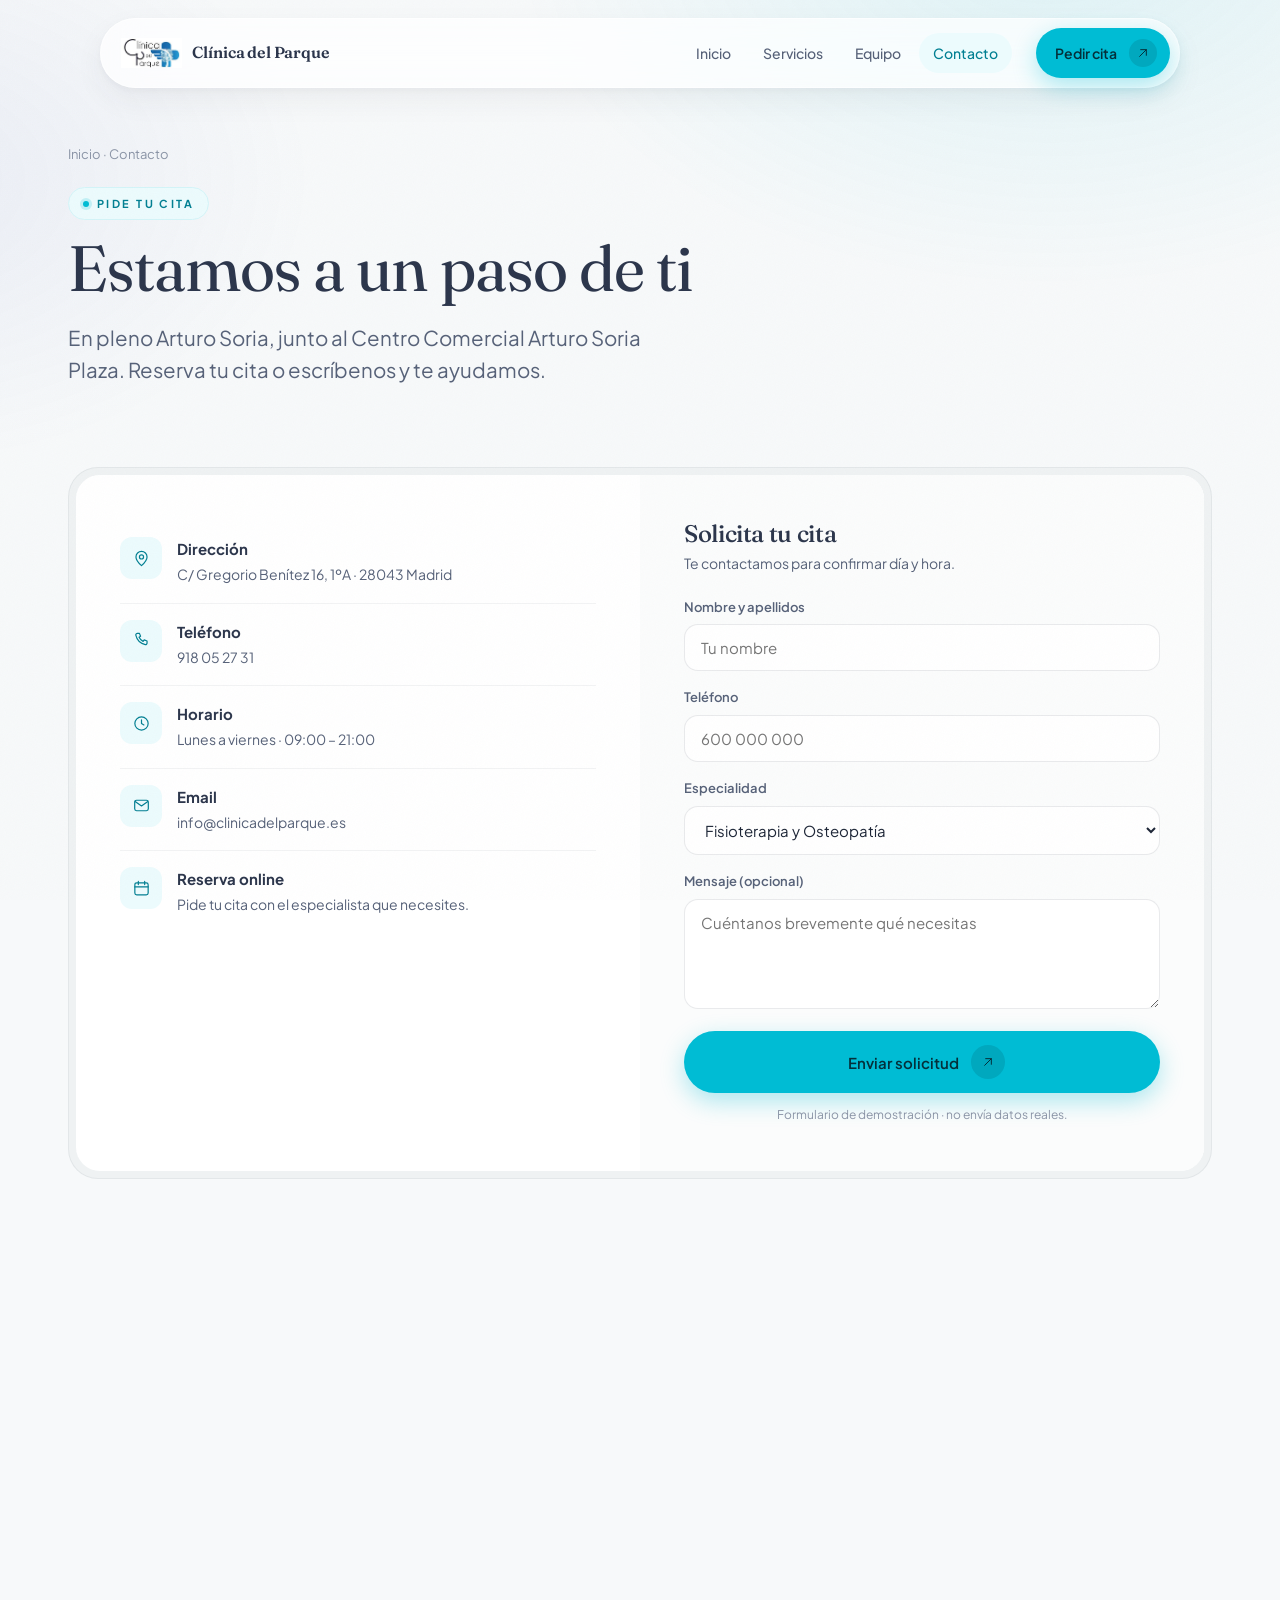
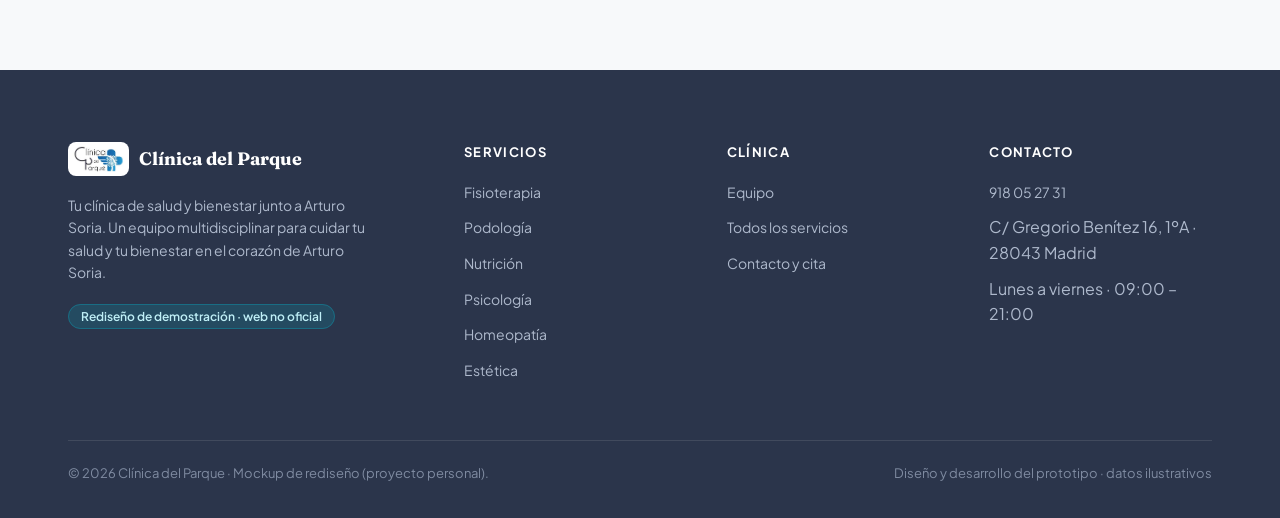
==== web/contacto.html @ a7dc6912 "Web pública remodelada (multipágina) + landing raíz Hero de partículas interactivo, aura de cursor g" ====
<!DOCTYPE html>
<html lang="es">
<head>
<meta charset="UTF-8">
<meta name="viewport" content="width=device-width, initial-scale=1">
<title>Contacto y cita · Clínica del Parque</title>
<meta name="description" content="Pide tu cita en Clínica del Parque. C/ Gregorio Benítez 16, 1ºA · 28043 Madrid. Teléfono 918 05 27 31.">
<link rel="preconnect" href="https://fonts.googleapis.com">
<link rel="preconnect" href="https://fonts.gstatic.com" crossorigin>
<link href="https://fonts.googleapis.com/css2?family=Fraunces:ital,opsz,wght@0,9..144,400;0,9..144,500;1,9..144,400&family=Plus+Jakarta+Sans:wght@400;500;600;700&display=swap" rel="stylesheet">
<link rel="stylesheet" href="styles.css">
</head>
<body>

<div class="nav-wrap">
  <nav class="nav">
    <a class="nav-logo" href="index.html"><img src="assets/logo.jpg" alt="Clínica del Parque"><b>Clínica del Parque</b></a>
    <div class="nav-links"><a href="index.html" class="">Inicio</a><a href="servicios.html" class="">Servicios</a><a href="equipo.html" class="">Equipo</a><a href="contacto.html" class="active">Contacto</a></div>
    <div class="nav-cta"><a class="btn btn-primary" href="contacto.html">Pedir cita <span class="ic"><svg viewBox="0 0 24 24" fill="none" stroke="currentColor" stroke-width="1.5" stroke-linecap="round" stroke-linejoin="round"><path d="M7 17 17 7M8.5 7H17v8.5"/></svg></span></a></div>
    <button class="hamb" aria-label="Menú"><span></span><span></span></button>
  </nav>
</div>
<div class="menu-overlay"><a href="index.html">Inicio</a><a href="servicios.html">Servicios</a><a href="equipo.html">Equipo</a><a href="contacto.html">Contacto</a><a href="contacto.html">Pedir cita</a>
  <div class="mo-foot">918 05 27 31 · Gregorio Benítez 16 · Arturo Soria, Madrid</div>
</div>
<main>

<section class="page-hero"><div class="container">
  <div class="breadcrumb"><a href="index.html">Inicio</a> · Contacto</div>
  <span class="eyebrow reveal in"><span class="dot"></span>Pide tu cita</span>
  <h1 class="reveal in">Estamos a un paso de ti</h1>
  <p class="lead reveal in d1">En pleno Arturo Soria, junto al Centro Comercial Arturo Soria Plaza. Reserva tu cita o escríbenos y te ayudamos.</p>
</div></section>
<section class="section" style="padding-top:20px"><div class="container">
  <div class="bezel reveal"><div class="core contact-card">
    <div class="contact-info">
      <div class="ci"><div class="cic"><svg viewBox="0 0 24 24" fill="none" stroke="currentColor" stroke-width="1.5" stroke-linecap="round" stroke-linejoin="round"><path d="M12 21s7-6.3 7-11a7 7 0 1 0-14 0c0 4.7 7 11 7 11Z"/><circle cx="12" cy="10" r="2.6"/></svg></div><div><b>Dirección</b><span>C/ Gregorio Benítez 16, 1ºA · 28043 Madrid</span></div></div>
      <div class="ci"><div class="cic"><svg viewBox="0 0 24 24" fill="none" stroke="currentColor" stroke-width="1.5" stroke-linecap="round" stroke-linejoin="round"><path d="M6.8 3h2.6l1.4 3.6-1.9 1.4a11.5 11.5 0 0 0 5.1 5.1l1.4-1.9L19 12.6v2.6a2 2 0 0 1-2.2 2A16 16 0 0 1 4.8 5.2 2 2 0 0 1 6.8 3Z"/></svg></div><div><b>Teléfono</b><span><a href="tel:+34918052731">918 05 27 31</a></span></div></div>
      <div class="ci"><div class="cic"><svg viewBox="0 0 24 24" fill="none" stroke="currentColor" stroke-width="1.5" stroke-linecap="round" stroke-linejoin="round"><circle cx="12" cy="12" r="8.4"/><path d="M12 7.5V12l3 1.8"/></svg></div><div><b>Horario</b><span>Lunes a viernes · 09:00 – 21:00</span></div></div>
      <div class="ci"><div class="cic"><svg viewBox="0 0 24 24" fill="none" stroke="currentColor" stroke-width="1.5" stroke-linecap="round" stroke-linejoin="round"><rect x="3.4" y="5.4" width="17.2" height="13.2" rx="2.4"/><path d="m4 7 8 5.6L20 7"/></svg></div><div><b>Email</b><span>info@clinicadelparque.es</span></div></div>
      <div class="ci"><div class="cic"><svg viewBox="0 0 24 24" fill="none" stroke="currentColor" stroke-width="1.5" stroke-linecap="round" stroke-linejoin="round"><rect x="3.6" y="5" width="16.8" height="15" rx="2.4"/><path d="M8 3v4M16 3v4M3.6 10h16.8"/></svg></div><div><b>Reserva online</b><span>Pide tu cita con el especialista que necesites.</span></div></div>
    </div>
    <div class="contact-form">
      <h3 style="font-size:1.5rem;margin-bottom:6px">Solicita tu cita</h3>
      <p style="color:var(--ink-2);font-size:14px;margin-bottom:22px">Te contactamos para confirmar día y hora.</p>
      <form data-demo>
        <div class="field"><label>Nombre y apellidos</label><input required placeholder="Tu nombre"></div>
        <div class="field"><label>Teléfono</label><input required placeholder="600 000 000"></div>
        <div class="field"><label>Especialidad</label><select><option>Fisioterapia y Osteopatía</option><option>Podología y Biomecánica</option><option>Nutrición y Dietética</option><option>Psicología</option><option>Homeopatía y Medicina</option><option>Medicina y Clínica Estética</option></select></div>
        <div class="field"><label>Mensaje (opcional)</label><textarea placeholder="Cuéntanos brevemente qué necesitas"></textarea></div>
        <button type="submit" class="btn btn-primary" style="width:100%;justify-content:center"><span class="lbl">Enviar solicitud</span> <span class="ic"><svg viewBox="0 0 24 24" fill="none" stroke="currentColor" stroke-width="1.5" stroke-linecap="round" stroke-linejoin="round"><path d="M7 17 17 7M8.5 7H17v8.5"/></svg></span></button>
        <p style="color:var(--ink-3);font-size:12px;margin-top:12px;text-align:center">Formulario de demostración · no envía datos reales.</p>
      </form>
    </div>
  </div></div>
  <div style="margin-top:24px" class="reveal">
    <iframe class="map-embed" loading="lazy" referrerpolicy="no-referrer-when-downgrade"
      src="https://www.google.com/maps?q=Calle%20Gregorio%20Ben%C3%ADtez%2016%2C%20Madrid&output=embed"></iframe>
  </div>
</div></section>

</main>

<footer class="site">
  <div class="container">
    <div class="f-grid">
      <div>
        <div class="fl-logo"><img src="assets/logo.jpg" alt="" style="height:34px;background:#fff;border-radius:8px;padding:4px"><b>Clínica del Parque</b></div>
        <p>Tu clínica de salud y bienestar junto a Arturo Soria. Un equipo multidisciplinar para cuidar tu salud y tu bienestar en el corazón de Arturo Soria.</p>
        <div style="margin-top:18px"><span class="demo-badge">Rediseño de demostración · web no oficial</span></div>
      </div>
      <div><h4>Servicios</h4><ul><li><a href="fisioterapia.html">Fisioterapia</a></li><li><a href="podologia.html">Podología</a></li><li><a href="nutricion.html">Nutrición</a></li><li><a href="psicologia.html">Psicología</a></li><li><a href="homeopatia.html">Homeopatía</a></li><li><a href="estetica.html">Estética</a></li></ul></div>
      <div><h4>Clínica</h4><ul>
        <li><a href="equipo.html">Equipo</a></li>
        <li><a href="servicios.html">Todos los servicios</a></li>
        <li><a href="contacto.html">Contacto y cita</a></li>
      </ul></div>
      <div><h4>Contacto</h4><ul>
        <li><a href="tel:+34918052731">918 05 27 31</a></li>
        <li>C/ Gregorio Benítez 16, 1ºA · 28043 Madrid</li>
        <li>Lunes a viernes · 09:00 – 21:00</li>
      </ul></div>
    </div>
    <div class="f-bottom">
      <span>© <span data-year>2026</span> Clínica del Parque · Mockup de rediseño (proyecto personal).</span>
      <span>Diseño y desarrollo del prototipo · datos ilustrativos</span>
    </div>
  </div>
</footer>
<script src="main.js"></script>
</body>
</html>
---- web/styles.css ----
/* =========================================================================
   Clínica del Parque · Web pública (mockup personal)
   Estética "Soft Structuralism" premium · branding real cian #00BCD4 + navy #2B354B
   Display: Fraunces · UI: Plus Jakarta Sans
   ========================================================================= */

:root {
  --brand:      #00BCD4;
  --brand-600:  #00a3ba;
  --brand-700:  #017f92;
  --brand-050:  #ecfbfd;
  --brand-100:  #d3f4f8;
  --navy:       #2B354B;
  --navy-800:   #222a3d;
  --navy-900:   #1a2030;
  --indigo:     #3F51B5;
  --sage:       #7fb6a6;

  --bg:         #f7f9fa;
  --bg-warm:    #fbfcfc;
  --ink:        #1c2536;
  --ink-2:      #566178;
  --ink-3:      #8a94a6;
  --line:       rgba(43,53,75,.10);
  --line-2:     rgba(43,53,75,.06);
  --white:      #ffffff;

  --shadow-soft: 0 2px 6px rgba(43,53,75,.04), 0 12px 30px rgba(43,53,75,.06);
  --shadow-lift: 0 8px 20px rgba(43,53,75,.08), 0 30px 60px rgba(43,53,75,.10);
  --shadow-cta:  0 8px 24px rgba(0,188,212,.32);

  --ease: cubic-bezier(.32,.72,0,1);
  --maxw: 1200px;
  --nav-h: 74px;

  --font-display: 'Fraunces', Georgia, serif;
  --font-ui: 'Plus Jakarta Sans', system-ui, sans-serif;
}

* { box-sizing: border-box; margin: 0; padding: 0; }
html { scroll-behavior: smooth; -webkit-text-size-adjust: 100%; }
body {
  font-family: var(--font-ui);
  color: var(--ink);
  background: var(--bg);
  font-size: 16px; line-height: 1.6;
  -webkit-font-smoothing: antialiased;
  overflow-x: hidden;
  cursor: default;
}
img { max-width: 100%; display: block; }
a { color: inherit; text-decoration: none; }
::selection { background: var(--brand-100); color: var(--navy); }

h1, h2, h3 { font-family: var(--font-display); font-weight: 500; line-height: 1.05; letter-spacing: -.015em; color: var(--navy); font-optical-sizing: auto; }
.serif-italic { font-style: italic; font-weight: 400; }

/* ambient background mesh */
body::before {
  content: ""; position: fixed; inset: 0; z-index: -2; pointer-events: none;
  background:
    radial-gradient(900px 600px at 82% -8%, rgba(0,188,212,.10), transparent 60%),
    radial-gradient(760px 520px at -8% 20%, rgba(63,81,181,.07), transparent 55%),
    radial-gradient(700px 700px at 60% 108%, rgba(127,182,166,.09), transparent 60%);
}
/* grain */
body::after {
  content: ""; position: fixed; inset: 0; z-index: 60; pointer-events: none; opacity: .028;
  background-image: url("data:image/svg+xml,%3Csvg xmlns='http://www.w3.org/2000/svg' width='120' height='120'%3E%3Cfilter id='n'%3E%3CfeTurbulence type='fractalNoise' baseFrequency='.9' numOctaves='3'/%3E%3C/filter%3E%3Crect width='100%25' height='100%25' filter='url(%23n)'/%3E%3C/svg%3E");
}

/* ===== cursor aura (global) ===== */
.aura {
  position: fixed; top: 0; left: 0; width: 520px; height: 520px; margin: -260px 0 0 -260px;
  border-radius: 50%; z-index: 40; pointer-events: none; will-change: transform;
  background: radial-gradient(circle, rgba(0,188,212,.20) 0%, rgba(0,188,212,.10) 34%, rgba(63,81,181,.05) 55%, transparent 72%);
  mix-blend-mode: multiply; filter: blur(6px); opacity: 0; transition: opacity .5s var(--ease);
}
.aura.on { opacity: 1; }
@media (hover: none) { .aura { display: none; } }

.container { width: 100%; max-width: var(--maxw); margin: 0 auto; padding: 0 28px; }
.section { padding: clamp(72px, 11vw, 148px) 0; position: relative; }

/* eyebrow */
.eyebrow {
  display: inline-flex; align-items: center; gap: 8px;
  font-size: 11px; font-weight: 700; text-transform: uppercase; letter-spacing: .22em;
  color: var(--brand-700); background: var(--brand-050);
  border: 1px solid var(--brand-100); padding: 7px 14px; border-radius: 999px;
}
.eyebrow .dot { width: 6px; height: 6px; border-radius: 50%; background: var(--brand); box-shadow: 0 0 0 3px rgba(0,188,212,.18); }
.eyebrow.light { color: #bfeff6; background: rgba(255,255,255,.08); border-color: rgba(255,255,255,.16); }

h1.display { font-size: clamp(2.6rem, 6.4vw, 5rem); font-weight: 400; }
h2.title { font-size: clamp(2rem, 4.4vw, 3.35rem); font-weight: 400; }
.lead { font-size: clamp(1.05rem, 1.6vw, 1.3rem); color: var(--ink-2); font-weight: 400; }
.kicker { color: var(--brand-700); font-weight: 600; }

/* ===== buttons ===== */
.btn {
  display: inline-flex; align-items: center; gap: 12px; font-family: var(--font-ui);
  font-size: 15px; font-weight: 600; padding: 13px 15px 13px 24px; border-radius: 999px;
  border: 1px solid transparent; transition: transform .5s var(--ease), box-shadow .5s var(--ease), background .3s var(--ease); cursor: pointer;
}
.btn .ic { width: 34px; height: 34px; border-radius: 50%; display: grid; place-items: center; transition: transform .5s var(--ease); }
.btn .ic svg { width: 16px; height: 16px; }
.btn:active { transform: scale(.975); }
.btn-primary { background: var(--brand); color: #04303a; box-shadow: var(--shadow-cta); }
.btn-primary .ic { background: rgba(4,48,58,.14); }
.btn-primary:hover { background: var(--brand-600); box-shadow: 0 12px 30px rgba(0,188,212,.4); }
.btn-primary:hover .ic { transform: translate(3px,-2px); }
.btn-ghost { background: var(--white); color: var(--navy); border-color: var(--line); box-shadow: var(--shadow-soft); padding-left: 24px; }
.btn-ghost .ic { background: var(--brand-050); color: var(--brand-700); }
.btn-ghost:hover { box-shadow: var(--shadow-lift); transform: translateY(-2px); }
.btn-ghost:hover .ic { transform: translate(3px,-2px); }
.btn-dark { background: var(--navy); color: #fff; }
.btn-dark .ic { background: rgba(255,255,255,.14); }
.btn-dark:hover { background: var(--navy-800); }
.btn-dark:hover .ic { transform: translate(3px,-2px); }
.btn.plain { padding: 0; gap: 9px; color: var(--brand-700); font-weight: 600; box-shadow: none; background: none; }
.btn.plain .ic { width: 26px; height: 26px; background: var(--brand-050); }
.btn.plain:hover .ic { transform: translateX(3px); }

/* ===== floating glass nav ===== */
.nav-wrap { position: fixed; top: 0; left: 0; right: 0; z-index: 80; display: flex; justify-content: center; padding: 18px 20px; transition: padding .4s var(--ease); }
.nav-wrap.scrolled { padding: 10px 20px; }
.nav {
  width: 100%; max-width: 1080px; display: flex; align-items: center; gap: 20px;
  background: rgba(255,255,255,.72); backdrop-filter: blur(18px) saturate(1.4);
  border: 1px solid rgba(255,255,255,.6); box-shadow: var(--shadow-soft);
  border-radius: 999px; padding: 9px 9px 9px 20px;
}
.nav-logo { display: flex; align-items: center; gap: 10px; }
.nav-logo img { height: 30px; }
.nav-logo b { font-family: var(--font-display); font-weight: 600; font-size: 16px; color: var(--navy); letter-spacing: -.01em; }
.nav-links { display: flex; align-items: center; gap: 4px; margin-left: auto; }
.nav-links a { font-size: 14px; font-weight: 500; color: var(--ink-2); padding: 9px 14px; border-radius: 999px; transition: color .25s, background .25s; }
.nav-links a:hover { color: var(--navy); background: rgba(43,53,75,.05); }
.nav-links a.active { color: var(--brand-700); background: var(--brand-050); }
.nav-cta { margin-left: 4px; }
.nav-cta .btn { padding: 10px 12px 10px 18px; font-size: 14px; }
.nav-cta .btn .ic { width: 28px; height: 28px; }
.hamb { display: none; width: 44px; height: 44px; border: none; background: var(--navy); border-radius: 50%; margin-left: auto; position: relative; cursor: pointer; }
.hamb span { position: absolute; left: 13px; width: 18px; height: 2px; background: #fff; border-radius: 2px; transition: transform .45s var(--ease), opacity .3s; }
.hamb span:nth-child(1) { top: 18px; } .hamb span:nth-child(2) { top: 24px; }
body.menu-open .hamb span:nth-child(1) { transform: translateY(3px) rotate(45deg); }
body.menu-open .hamb span:nth-child(2) { transform: translateY(-3px) rotate(-45deg); }

/* mobile overlay menu */
.menu-overlay {
  position: fixed; inset: 0; z-index: 79; background: rgba(255,255,255,.85); backdrop-filter: blur(24px);
  display: flex; flex-direction: column; justify-content: center; padding: 90px 32px 40px; gap: 6px;
  opacity: 0; pointer-events: none; transition: opacity .5s var(--ease);
}
body.menu-open .menu-overlay { opacity: 1; pointer-events: auto; }
.menu-overlay a { font-family: var(--font-display); font-size: 30px; color: var(--navy); padding: 10px 0; opacity: 0; transform: translateY(24px); transition: opacity .5s var(--ease), transform .5s var(--ease); }
body.menu-open .menu-overlay a { opacity: 1; transform: none; }
body.menu-open .menu-overlay a:nth-child(1){transition-delay:.08s}
body.menu-open .menu-overlay a:nth-child(2){transition-delay:.13s}
body.menu-open .menu-overlay a:nth-child(3){transition-delay:.18s}
body.menu-open .menu-overlay a:nth-child(4){transition-delay:.23s}
body.menu-open .menu-overlay a:nth-child(5){transition-delay:.28s}
body.menu-open .menu-overlay a:nth-child(6){transition-delay:.33s}
body.menu-open .menu-overlay a:nth-child(7){transition-delay:.38s}
.menu-overlay .mo-foot { margin-top: 24px; font-family: var(--font-ui); font-size: 14px; color: var(--ink-2); }

/* ===== HERO ===== */
.hero { position: relative; min-height: 100dvh; display: flex; align-items: center; padding-top: var(--nav-h); overflow: hidden; }
.hero canvas { position: absolute; inset: 0; width: 100%; height: 100%; z-index: 0; }
.hero-veil { position: absolute; inset: 0; z-index: 1; pointer-events: none; background: linear-gradient(180deg, transparent 40%, var(--bg) 99%); }
.hero .container { position: relative; z-index: 2; }
.hero-inner { max-width: 760px; }
.hero h1 { margin: 22px 0 0; }
.hero .lead { margin: 26px 0 34px; max-width: 560px; }
.hero-cta { display: flex; gap: 14px; flex-wrap: wrap; }
.hero-meta { display: flex; gap: 30px; margin-top: 54px; flex-wrap: wrap; }
.hero-meta .hm { display: flex; flex-direction: column; }
.hero-meta .hm b { font-family: var(--font-display); font-size: 2rem; color: var(--navy); font-weight: 500; }
.hero-meta .hm span { font-size: 13px; color: var(--ink-3); }
.scroll-hint { position: absolute; bottom: 28px; left: 50%; transform: translateX(-50%); z-index: 2; color: var(--ink-3); font-size: 12px; letter-spacing: .1em; text-transform: uppercase; display: flex; flex-direction: column; align-items: center; gap: 8px; }
.scroll-hint .ln { width: 1px; height: 34px; background: linear-gradient(var(--brand), transparent); animation: drop 2s var(--ease) infinite; }
@keyframes drop { 0%{transform:scaleY(0);transform-origin:top} 50%{transform:scaleY(1);transform-origin:top} 51%{transform-origin:bottom} 100%{transform:scaleY(0);transform-origin:bottom} }

/* ===== reveal ===== */
.reveal { transition: opacity .9s var(--ease), transform .9s var(--ease), filter .9s var(--ease); }
html.js .reveal:not(.in) { opacity: 0; transform: translateY(34px); filter: blur(6px); }
.reveal.d1 { transition-delay: .08s; } .reveal.d2 { transition-delay: .16s; } .reveal.d3 { transition-delay: .24s; } .reveal.d4 { transition-delay: .32s; }

/* ===== section head ===== */
.sec-head { max-width: 620px; margin-bottom: 54px; }
.sec-head.center { margin-left: auto; margin-right: auto; text-align: center; }
.sec-head h2 { margin: 18px 0 16px; }
.sec-head p { color: var(--ink-2); font-size: 1.08rem; }

/* ===== double-bezel card ===== */
.bezel { background: rgba(43,53,75,.035); border: 1px solid var(--line-2); border-radius: 30px; padding: 7px; transition: transform .6s var(--ease), box-shadow .6s var(--ease); }
.bezel > .core { background: var(--white); border-radius: 24px; box-shadow: inset 0 1px 1px rgba(255,255,255,.6); height: 100%; }
.bezel:hover { transform: translateY(-6px); box-shadow: var(--shadow-lift); }

/* ===== services grid ===== */
.svc-grid { display: grid; grid-template-columns: repeat(3, 1fr); gap: 20px; }
.svc { padding: 30px 28px; display: flex; flex-direction: column; min-height: 290px; position: relative; overflow: hidden; }
.svc .svc-ic { width: 56px; height: 56px; border-radius: 16px; display: grid; place-items: center; margin-bottom: 22px; position: relative; }
.svc .svc-ic svg { width: 27px; height: 27px; }
.svc h3 { font-size: 1.5rem; font-weight: 500; margin-bottom: 10px; }
.svc p { color: var(--ink-2); font-size: .96rem; flex: 1; }
.svc .svc-link { margin-top: 20px; display: inline-flex; align-items: center; gap: 8px; font-size: 14px; font-weight: 600; color: var(--brand-700); }
.svc .svc-link .ar { transition: transform .4s var(--ease); }
.svc:hover .svc-link .ar { transform: translateX(4px); }
.svc .glow { position: absolute; right: -40px; top: -40px; width: 150px; height: 150px; border-radius: 50%; opacity: .1; filter: blur(20px); transition: opacity .5s; }
.svc:hover .glow { opacity: .22; }

/* ===== dark band ===== */
.band-dark, .bezel > .core.band-dark { background: linear-gradient(160deg, var(--navy) 0%, #232c42 60%, #1c3547 100%); color: #e8eef6; position: relative; overflow: hidden; border-radius: 40px; }
.band-dark::before { content: ""; position: absolute; inset: 0; background: radial-gradient(600px 400px at 85% 15%, rgba(0,188,212,.22), transparent 60%); pointer-events: none; }
.band-dark h2 { color: #fff; }
.band-dark p { color: #b7c3d6; }

/* feature list */
.feat { display: grid; grid-template-columns: repeat(2,1fr); gap: 16px 40px; }
.feat .fi { display: flex; gap: 14px; padding: 16px 0; border-bottom: 1px solid rgba(255,255,255,.09); }
.feat .fi .fn { font-family: var(--font-display); font-size: 1.1rem; color: rgba(255,255,255,.4); min-width: 38px; }
.feat .fi b { color: #fff; font-weight: 600; display: block; font-size: 1.02rem; }
.feat .fi span { color: #a9b6cb; font-size: .92rem; }

/* ===== team ===== */
.team-grid { display: grid; grid-template-columns: repeat(3,1fr); gap: 20px; }
.member { padding: 26px; text-align: center; }
.member .ph { width: 96px; height: 96px; border-radius: 50%; margin: 0 auto 18px; display: grid; place-items: center; font-family: var(--font-display); font-size: 34px; color: #fff; font-weight: 500; box-shadow: var(--shadow-soft); }
.member h3 { font-size: 1.25rem; font-weight: 500; }
.member .role { color: var(--brand-700); font-size: 13px; font-weight: 600; margin: 5px 0 12px; }
.member p { color: var(--ink-2); font-size: .9rem; }

/* ===== stats strip ===== */
.stats { display: grid; grid-template-columns: repeat(4,1fr); gap: 20px; text-align: center; }
.stats .st b { font-family: var(--font-display); font-size: clamp(2.4rem,4vw,3.4rem); color: var(--navy); font-weight: 500; display: block; }
.stats .st span { color: var(--ink-2); font-size: .92rem; }

/* ===== contact / footer ===== */
.contact-card { display: grid; grid-template-columns: 1fr 1fr; gap: 0; overflow: hidden; }
.contact-info { padding: 46px 44px; }
.contact-info .ci { display: flex; gap: 15px; padding: 16px 0; border-bottom: 1px solid var(--line-2); align-items: flex-start; }
.contact-info .ci:last-child { border-bottom: none; }
.contact-info .ci .cic { width: 42px; height: 42px; border-radius: 12px; background: var(--brand-050); color: var(--brand-700); display: grid; place-items: center; flex: none; }
.contact-info .ci .cic svg { width: 19px; height: 19px; }
.contact-info .ci b { display: block; color: var(--navy); font-size: 15px; }
.contact-info .ci span { color: var(--ink-2); font-size: 14px; }
.contact-form { padding: 46px 44px; background: var(--bg-warm); }
.field { margin-bottom: 16px; }
.field label { display: block; font-size: 13px; font-weight: 600; color: var(--ink-2); margin-bottom: 7px; }
.field input, .field textarea, .field select { width: 100%; padding: 13px 16px; border: 1px solid var(--line); border-radius: 14px; font-family: var(--font-ui); font-size: 15px; background: var(--white); color: var(--ink); transition: border-color .25s, box-shadow .25s; }
.field input:focus, .field textarea:focus, .field select:focus { outline: none; border-color: var(--brand); box-shadow: 0 0 0 4px var(--brand-050); }
.field textarea { resize: vertical; min-height: 110px; }
.map-embed { width: 100%; height: 320px; border: 0; border-radius: 24px; filter: grayscale(.2) contrast(1.05); }

/* footer */
footer.site { background: var(--navy); color: #aeb9cc; padding: 72px 0 34px; margin-top: 0; }
footer.site .f-grid { display: grid; grid-template-columns: 1.6fr 1fr 1fr 1fr; gap: 40px; }
footer.site .fl-logo { display: flex; align-items: center; gap: 10px; margin-bottom: 18px; }
footer.site .fl-logo b { font-family: var(--font-display); color: #fff; font-size: 18px; }
footer.site p { font-size: 14px; max-width: 30ch; }
footer.site h4 { color: #fff; font-family: var(--font-ui); font-size: 13px; text-transform: uppercase; letter-spacing: .1em; margin-bottom: 16px; font-weight: 700; }
footer.site ul { list-style: none; }
footer.site ul li { margin-bottom: 10px; }
footer.site ul a { font-size: 14px; color: #aeb9cc; transition: color .2s; }
footer.site ul a:hover { color: var(--brand); }
footer.site .f-bottom { margin-top: 48px; padding-top: 22px; border-top: 1px solid rgba(255,255,255,.1); display: flex; justify-content: space-between; gap: 16px; flex-wrap: wrap; font-size: 13px; color: #7f8ba1; }
.demo-badge { background: rgba(0,188,212,.16); color: #bfeff6; border: 1px solid rgba(0,188,212,.3); padding: 4px 12px; border-radius: 999px; font-size: 12px; font-weight: 600; }

/* ===== inner page hero (services etc.) ===== */
.page-hero { padding: calc(var(--nav-h) + 70px) 0 60px; position: relative; }
.page-hero .breadcrumb { font-size: 13px; color: var(--ink-3); margin-bottom: 22px; }
.page-hero .breadcrumb a:hover { color: var(--brand-700); }
.page-hero h1 { font-size: clamp(2.4rem,5vw,4rem); font-weight: 400; margin: 14px 0 20px; max-width: 16ch; }
.page-hero .lead { max-width: 620px; }
.split { display: grid; grid-template-columns: 1.15fr .85fr; gap: 56px; align-items: start; }
.prose p { color: var(--ink-2); font-size: 1.06rem; margin-bottom: 18px; }
.prose h3 { font-size: 1.6rem; margin: 34px 0 14px; font-weight: 500; }
.check-list { list-style: none; margin: 8px 0; }
.check-list li { display: flex; gap: 12px; padding: 11px 0; border-bottom: 1px solid var(--line-2); color: var(--ink); font-size: 1rem; }
.check-list li .ck { width: 24px; height: 24px; border-radius: 50%; background: var(--brand-050); color: var(--brand-700); display: grid; place-items: center; flex: none; }
.check-list li .ck svg { width: 14px; height: 14px; }
.aside-card { padding: 30px 28px; position: sticky; top: 100px; }
.aside-card .pro { display: flex; align-items: center; gap: 14px; margin-bottom: 20px; padding-bottom: 20px; border-bottom: 1px solid var(--line-2); }
.aside-card .pro .ph { width: 54px; height: 54px; border-radius: 50%; display: grid; place-items: center; color: #fff; font-family: var(--font-display); font-size: 20px; }
.aside-card .pro b { display: block; color: var(--navy); font-size: 15px; }
.aside-card .pro span { font-size: 13px; color: var(--ink-3); }
.tags { display: flex; flex-wrap: wrap; gap: 8px; }
.tags .t { font-size: 12.5px; padding: 6px 12px; border-radius: 999px; background: var(--brand-050); color: var(--brand-700); font-weight: 600; }

/* related services strip */
.related { display: grid; grid-template-columns: repeat(3,1fr); gap: 16px; }
.rel { padding: 22px 22px; display: flex; align-items: center; gap: 14px; }
.rel .ri { width: 40px; height: 40px; border-radius: 11px; display: grid; place-items: center; flex: none; }
.rel .ri svg { width: 20px; height: 20px; }
.rel b { font-size: 15px; color: var(--navy); display: block; }
.rel span { font-size: 12.5px; color: var(--ink-3); }

/* utilities */
.center { text-align: center; }
.mt-cta { margin-top: 40px; display: flex; gap: 14px; flex-wrap: wrap; }
.mt-cta.center { justify-content: center; }
.pill-note { display: inline-flex; align-items: center; gap: 8px; font-size: 13px; color: var(--ink-2); background: var(--white); border: 1px solid var(--line); padding: 8px 15px; border-radius: 999px; box-shadow: var(--shadow-soft); }

/* ===== responsive ===== */
@media (max-width: 940px) {
  .nav-links, .nav-cta { display: none; }
  .hamb { display: block; }
  .svc-grid, .team-grid, .related { grid-template-columns: 1fr 1fr; }
  .stats { grid-template-columns: 1fr 1fr; gap: 30px 20px; }
  .contact-card, .split, .feat { grid-template-columns: 1fr; }
  footer.site .f-grid { grid-template-columns: 1fr 1fr; gap: 32px; }
  .aside-card { position: static; }
  .band-dark { border-radius: 28px; }
}
@media (max-width: 600px) {
  .container { padding: 0 20px; }
  .svc-grid, .team-grid, .related, .feat { grid-template-columns: 1fr; }
  .stats { grid-template-columns: 1fr 1fr; }
  footer.site .f-grid { grid-template-columns: 1fr; }
  .hero-meta { gap: 22px; }
  .contact-info, .contact-form { padding: 30px 24px; }
}
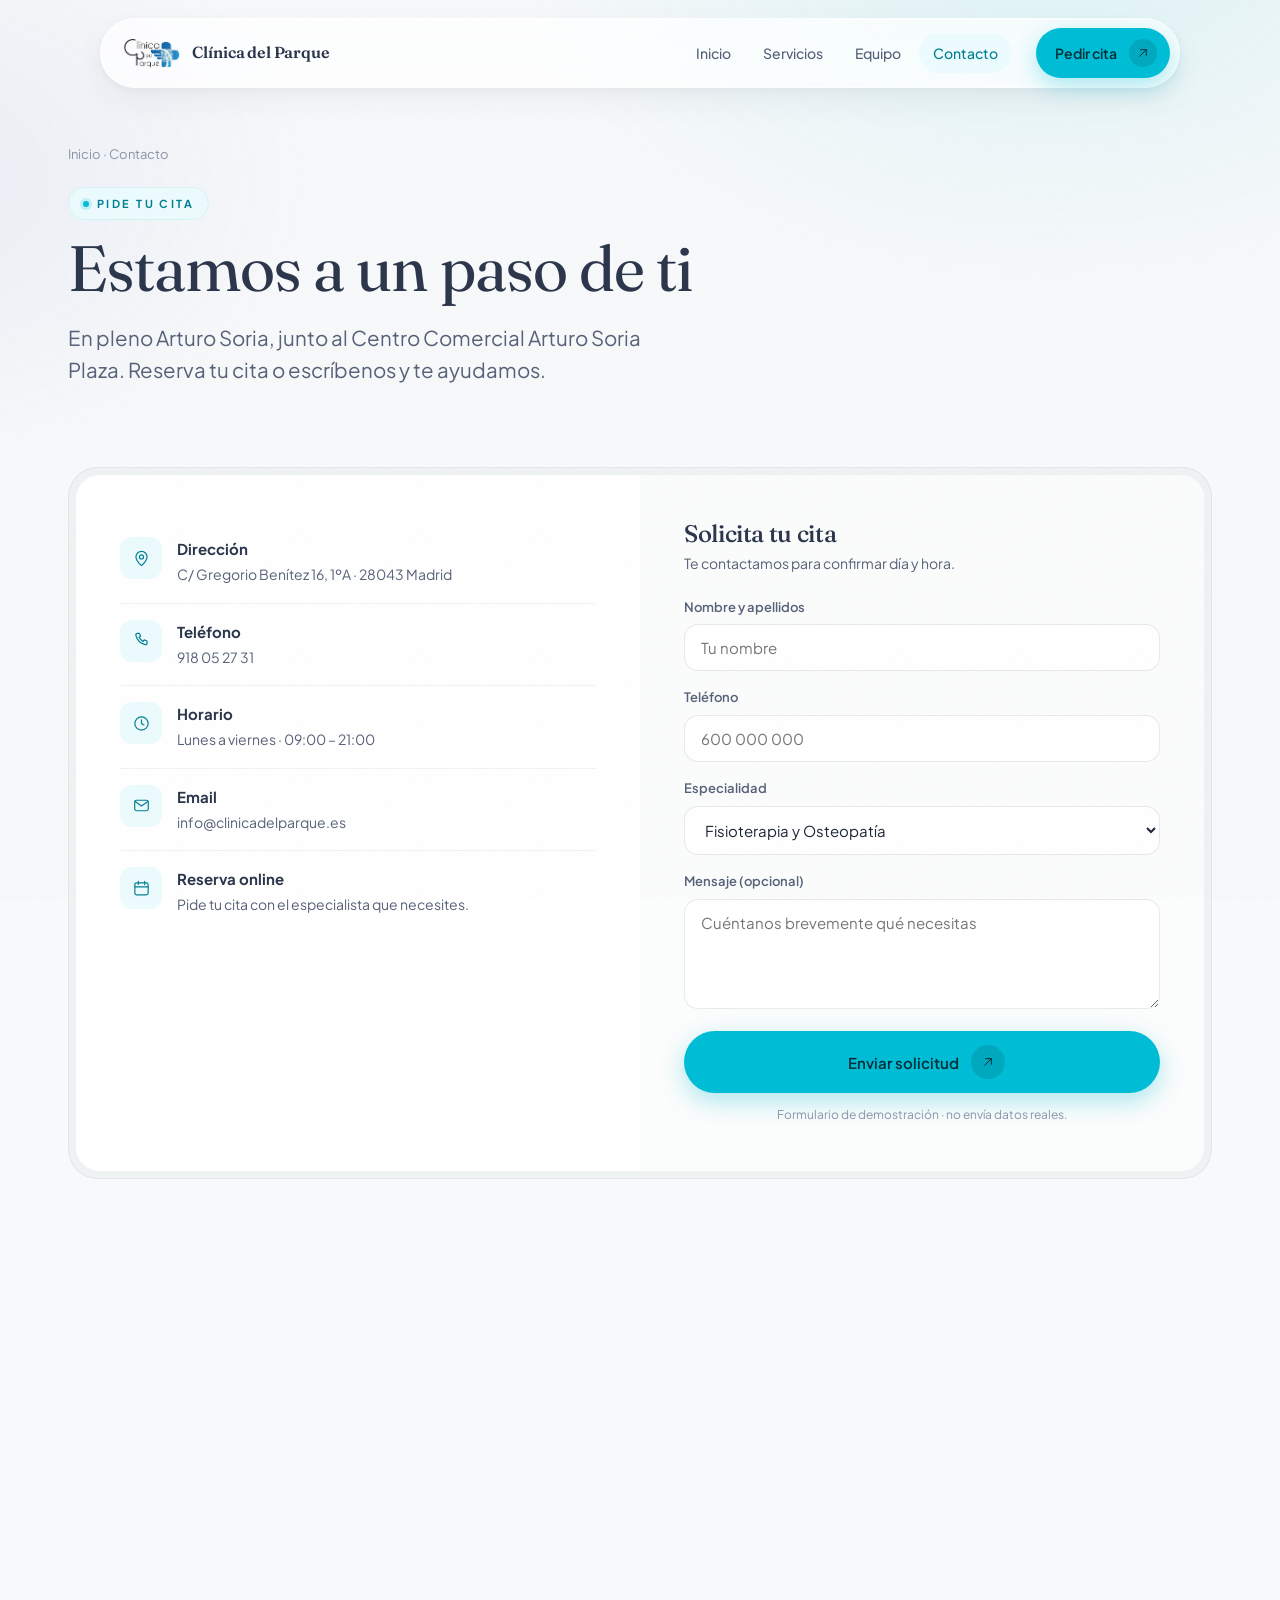
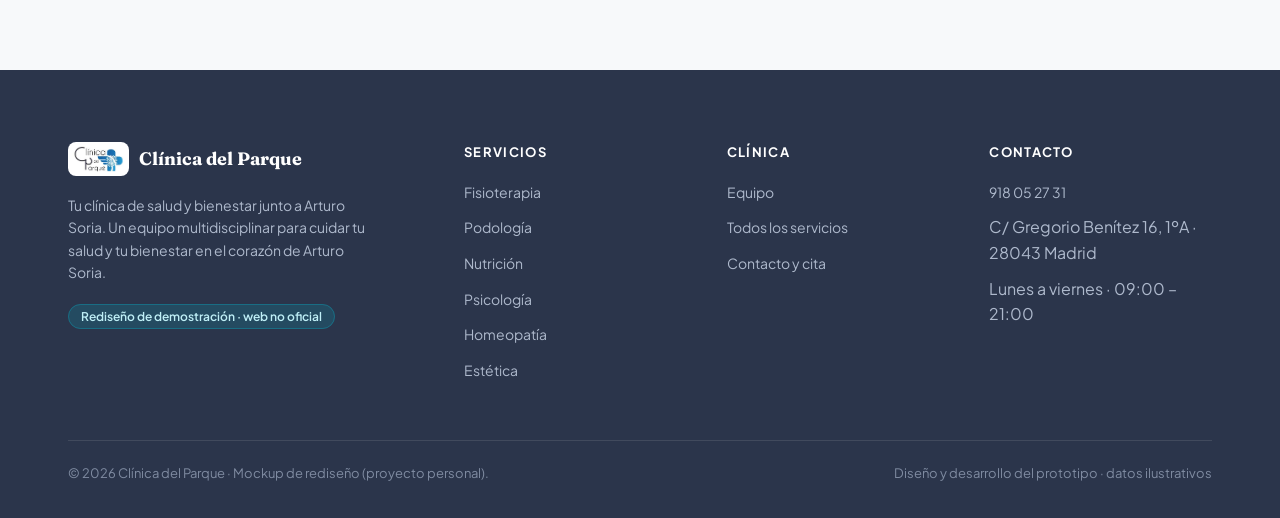
==== commit df6bce8e: "Fix: logo del nav con fondo transparente (se funde con la barra) Co-Authored-By: Claude Opus 4.8 (1M" ====
--- a/web/contacto.html
+++ b/web/contacto.html
@@ -14,7 +14,7 @@
 
 <div class="nav-wrap">
   <nav class="nav">
-    <a class="nav-logo" href="index.html"><img src="assets/logo.jpg" alt="Clínica del Parque"><b>Clínica del Parque</b></a>
+    <a class="nav-logo" href="index.html"><img src="assets/logo-trans.png" alt="Clínica del Parque"><b>Clínica del Parque</b></a>
     <div class="nav-links"><a href="index.html" class="">Inicio</a><a href="servicios.html" class="">Servicios</a><a href="equipo.html" class="">Equipo</a><a href="contacto.html" class="active">Contacto</a></div>
     <div class="nav-cta"><a class="btn btn-primary" href="contacto.html">Pedir cita <span class="ic"><svg viewBox="0 0 24 24" fill="none" stroke="currentColor" stroke-width="1.5" stroke-linecap="round" stroke-linejoin="round"><path d="M7 17 17 7M8.5 7H17v8.5"/></svg></span></a></div>
     <button class="hamb" aria-label="Menú"><span></span><span></span></button>
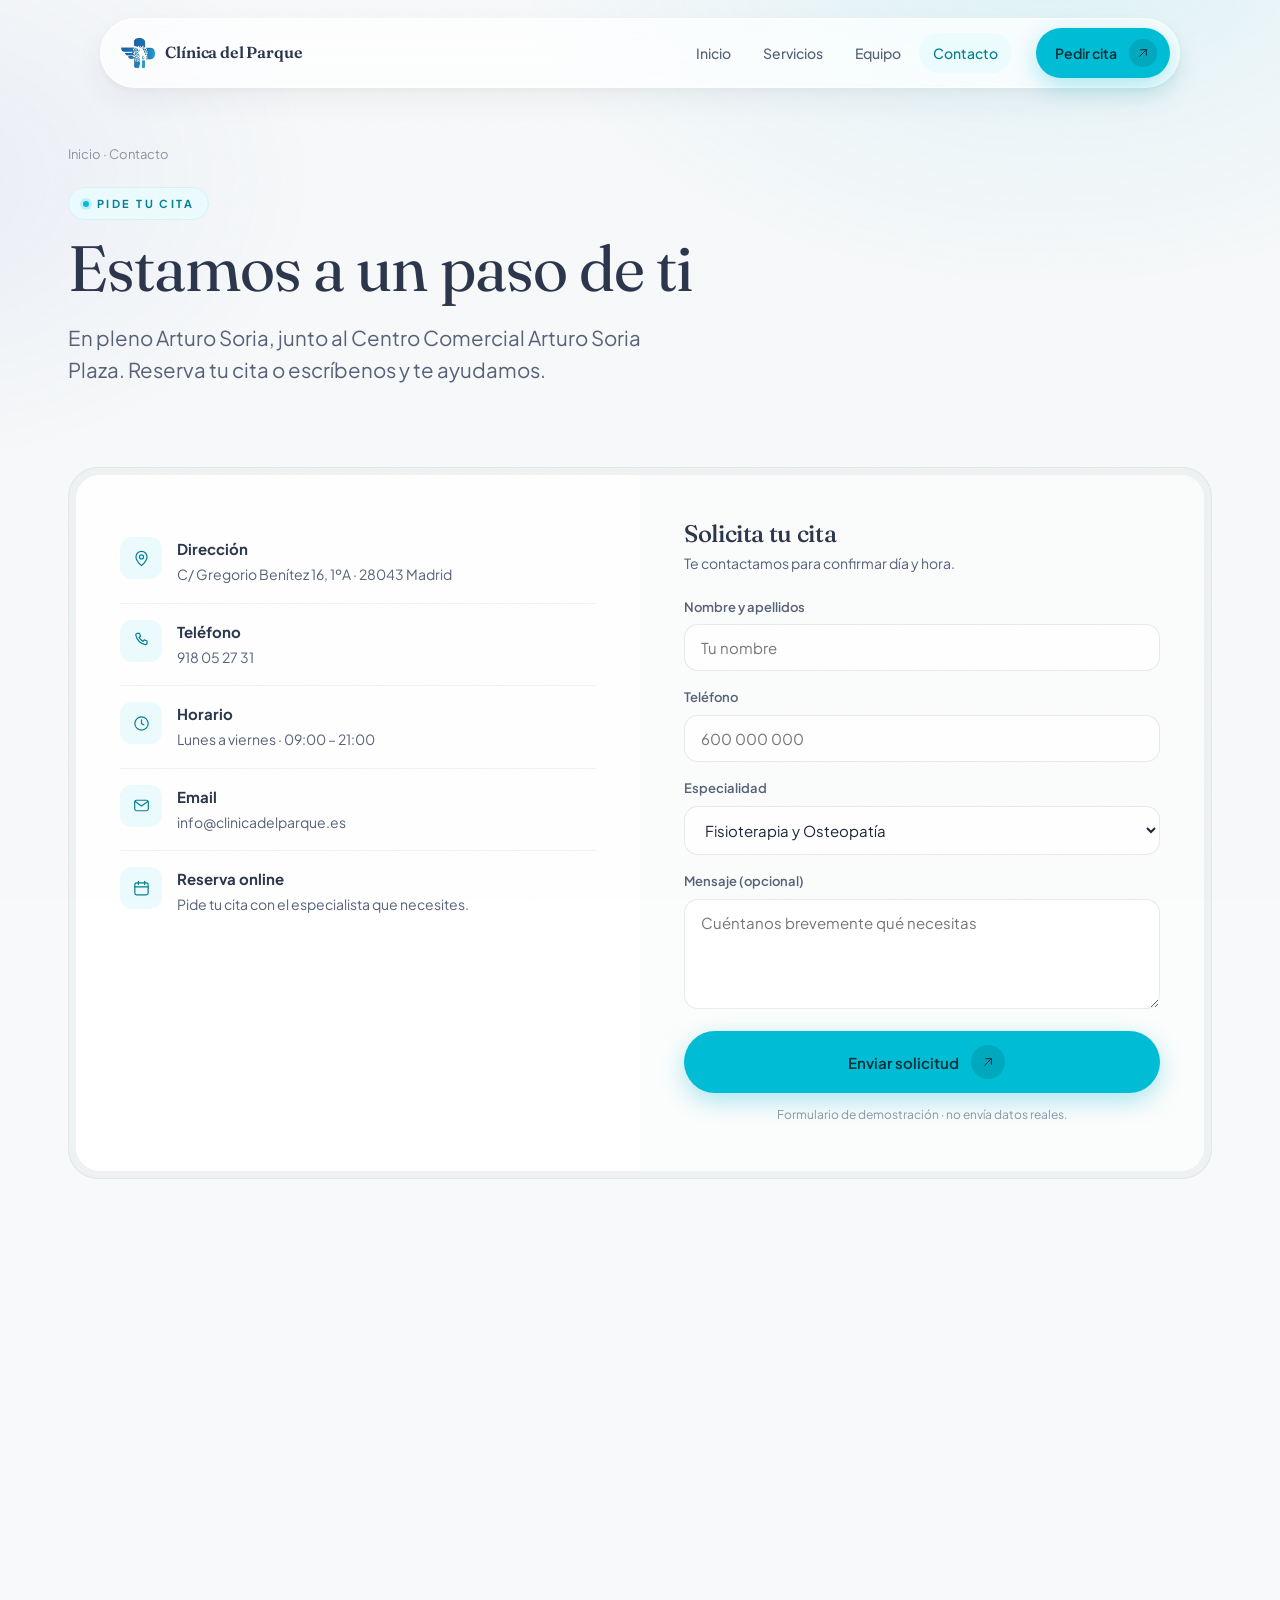
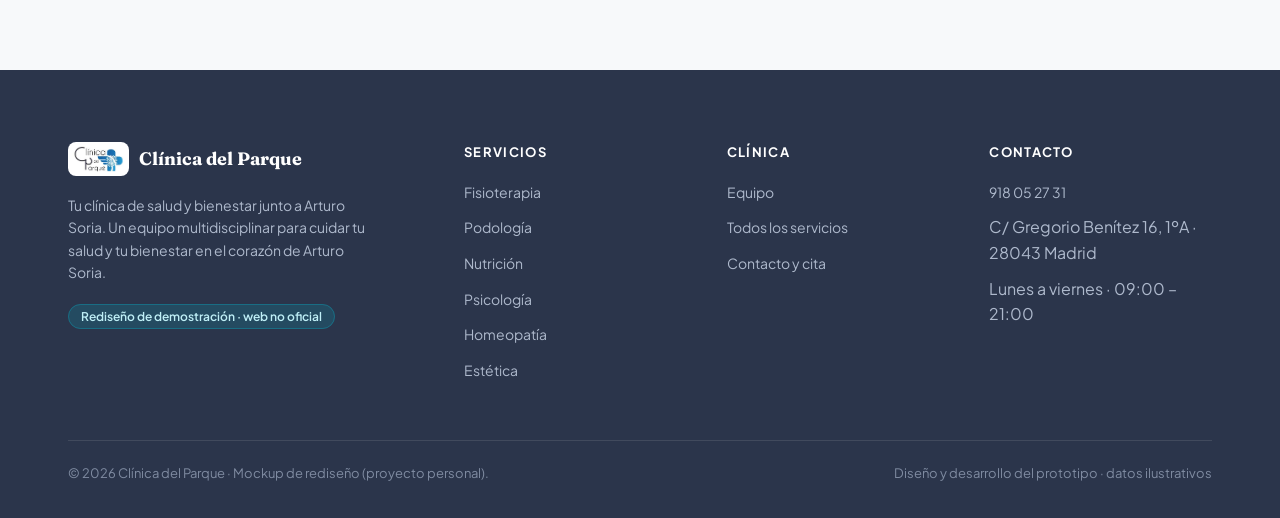
==== commit 37eee0dc: "Nav: usar solo el emblema (icono limpio, sin halo ni texto duplicado) Co-Authored-By: Claude Opus 4." ====
--- a/web/contacto.html
+++ b/web/contacto.html
@@ -14,7 +14,7 @@
 
 <div class="nav-wrap">
   <nav class="nav">
-    <a class="nav-logo" href="index.html"><img src="assets/logo-trans.png" alt="Clínica del Parque"><b>Clínica del Parque</b></a>
+    <a class="nav-logo" href="index.html"><img src="assets/logo-mark.png" alt="Clínica del Parque"><b>Clínica del Parque</b></a>
     <div class="nav-links"><a href="index.html" class="">Inicio</a><a href="servicios.html" class="">Servicios</a><a href="equipo.html" class="">Equipo</a><a href="contacto.html" class="active">Contacto</a></div>
     <div class="nav-cta"><a class="btn btn-primary" href="contacto.html">Pedir cita <span class="ic"><svg viewBox="0 0 24 24" fill="none" stroke="currentColor" stroke-width="1.5" stroke-linecap="round" stroke-linejoin="round"><path d="M7 17 17 7M8.5 7H17v8.5"/></svg></span></a></div>
     <button class="hamb" aria-label="Menú"><span></span><span></span></button>
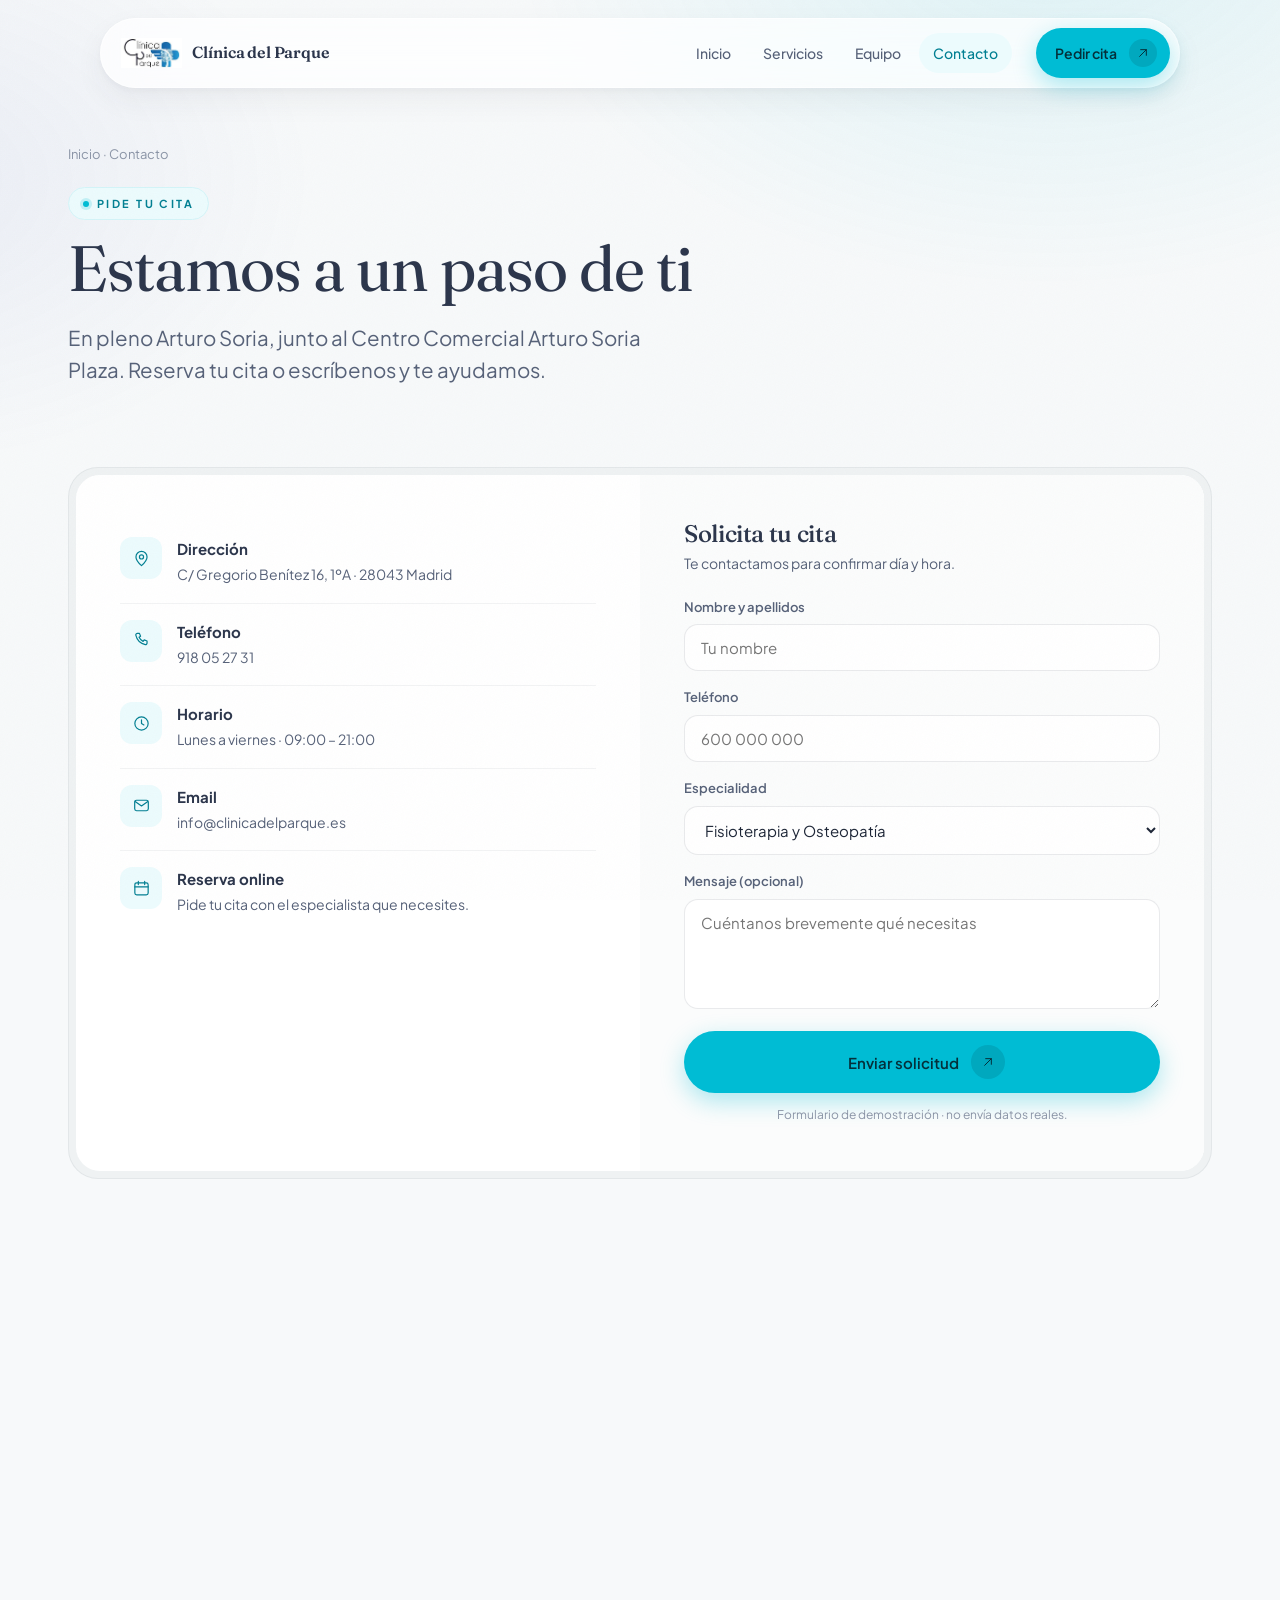
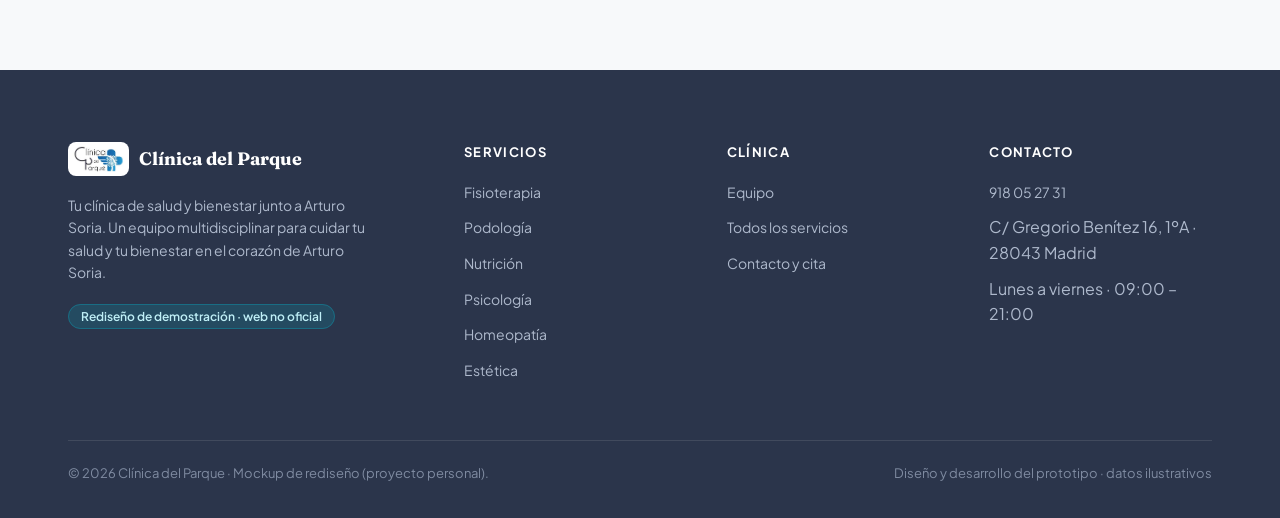
==== commit 44edaa54: "Rollback logo del nav al original + quitar eyebrow del hero El badge "Clinica multidisciplinar" se s" ====
--- a/web/contacto.html
+++ b/web/contacto.html
@@ -14,7 +14,7 @@
 
 <div class="nav-wrap">
   <nav class="nav">
-    <a class="nav-logo" href="index.html"><img src="assets/logo-mark.png" alt="Clínica del Parque"><b>Clínica del Parque</b></a>
+    <a class="nav-logo" href="index.html"><img src="assets/logo.jpg" alt="Clínica del Parque"><b>Clínica del Parque</b></a>
     <div class="nav-links"><a href="index.html" class="">Inicio</a><a href="servicios.html" class="">Servicios</a><a href="equipo.html" class="">Equipo</a><a href="contacto.html" class="active">Contacto</a></div>
     <div class="nav-cta"><a class="btn btn-primary" href="contacto.html">Pedir cita <span class="ic"><svg viewBox="0 0 24 24" fill="none" stroke="currentColor" stroke-width="1.5" stroke-linecap="round" stroke-linejoin="round"><path d="M7 17 17 7M8.5 7H17v8.5"/></svg></span></a></div>
     <button class="hamb" aria-label="Menú"><span></span><span></span></button>
